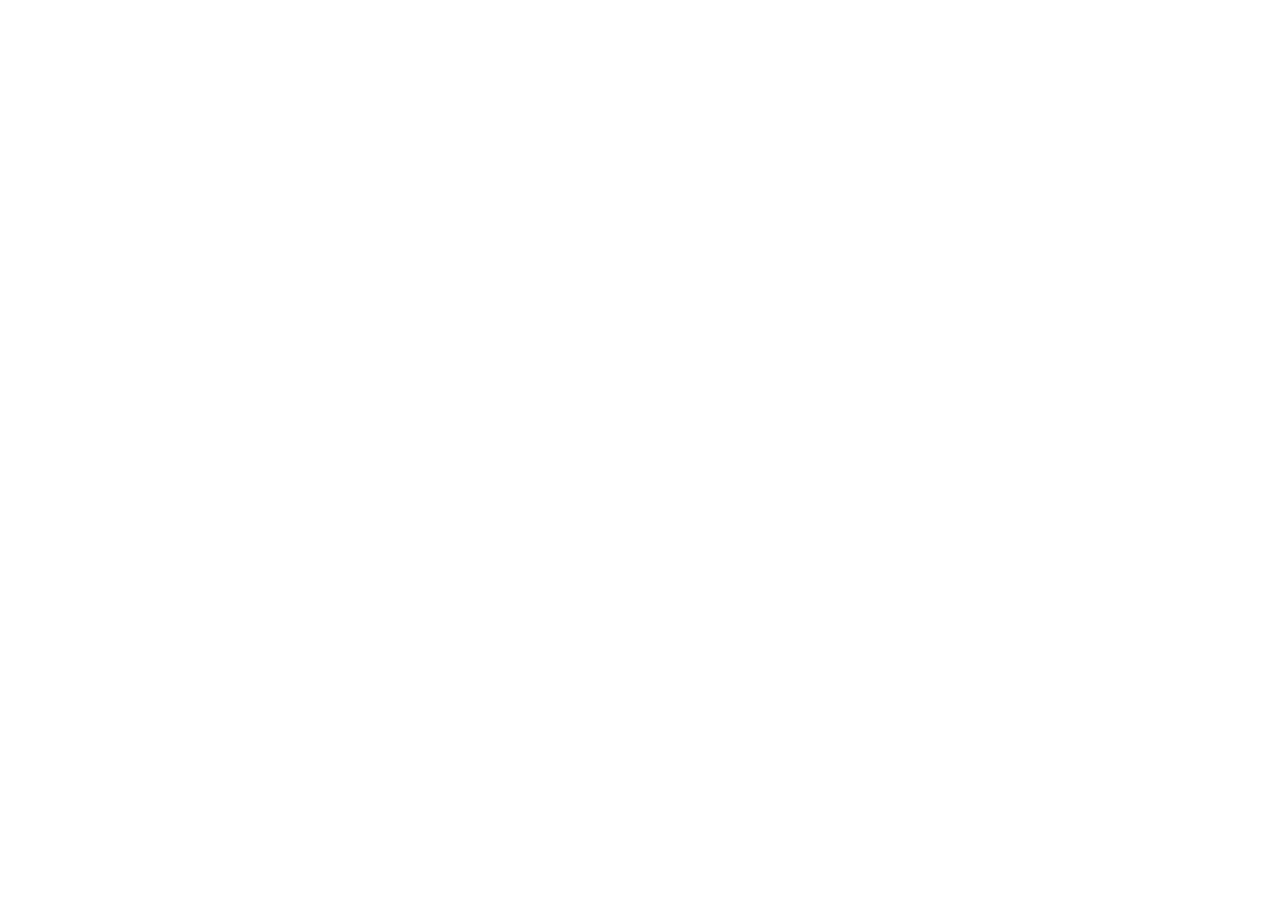
==== 2048.html @ 1a59784c "feat: renewal 2048" ====
<!DOCTYPE html>
<html lang="en">

<head>
  <meta charset="UTF-8">
  <meta http-equiv="X-UA-Compatible" content="IE=edge">
  <meta name="viewport" content="width=device-width, initial-scale=1.0">
  <title>2048</title>

  <link rel="stylesheet" href="./style.css">
</head>

<body>

  <script src="./script.js"></script>
</body>

</html>
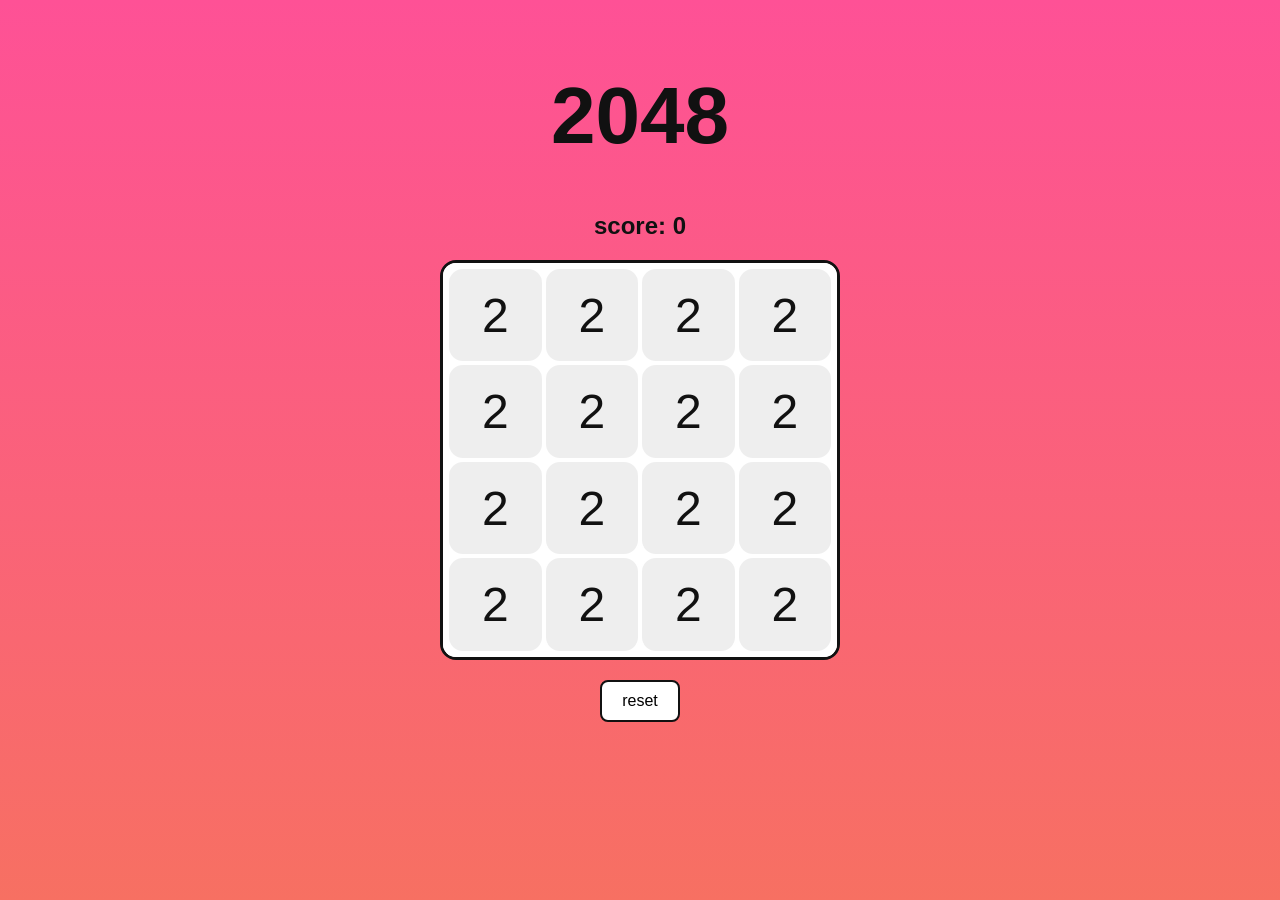
==== commit 9947e677: "design: 2048 step5 layout style" ====
--- a/2048.html
+++ b/2048.html
@@ -10,8 +10,32 @@
   <link rel="stylesheet" href="./style.css">
 </head>
 
-<body>
-
+<body data-theme="c10">
+  <div class="container">
+    <h1>2048</h1>
+    <h2>score: 0</h2>
+    <div id="wrapper">
+      <div class="tile-group">
+        <div class="tile">2</div>
+        <div class="tile">2</div>
+        <div class="tile">2</div>
+        <div class="tile">2</div>
+        <div class="tile">2</div>
+        <div class="tile">2</div>
+        <div class="tile">2</div>
+        <div class="tile">2</div>
+        <div class="tile">2</div>
+        <div class="tile">2</div>
+        <div class="tile">2</div>
+        <div class="tile">2</div>
+        <div class="tile">2</div>
+        <div class="tile">2</div>
+        <div class="tile">2</div>
+        <div class="tile">2</div>
+      </div>
+    </div>
+    <button id="btn_reset">reset</button>
+  </div>
   <script src="./script.js"></script>
 </body>
 
--- a/style.css
+++ b/style.css
@@ -0,0 +1,140 @@
+* {
+  box-sizing: border-box;
+}
+
+body {
+  background: linear-gradient(to top, #fbc2eb 0%, #a6c1ee 100%);
+  color: #111;
+  font-family: Helvetica, sans-serif;
+  margin: 0;
+  padding: 0;
+  text-align: center;
+  transition: background-color 2s ease-in-out;
+  min-height: 100vh;
+}
+
+
+[data-theme="c1"] {
+  background-color:#97807B;
+  background-image: linear-gradient(to top, #96fbc4 0%, #f9f586 100%);
+}
+[data-theme="c2"] {
+  background-color:#9AD3C4;
+  background-image: linear-gradient(120deg, #d4fc79 0%, #96e6a1 100%);
+}
+[data-theme="c3"] {
+  background-color:#D4E7E1;
+  background-image: linear-gradient(to top, #0fd850 0%, #f9f047 100%);
+}
+[data-theme="c4"] {
+  background-color:#F9DFEA;
+  background-image: linear-gradient(120deg, #a6c0fe 0%, #f68084 100%);
+}
+[data-theme="c5"] {
+  background-color:#EB9BB8;
+  background-image: linear-gradient(60deg, #3d3393 0%, #2b76b9 37%, #2cacd1 65%, #35eb93 100%);
+}
+[data-theme="c6"] {
+  background-color:#FFF0E5;
+  background-image: linear-gradient(120deg, #e0c3fc 0%, #8ec5fc 100%);
+}
+[data-theme="c7"] {
+  background-color:#5CB8D0;
+  background-image: linear-gradient(-20deg, #fc6076 0%, #ff9a44 100%);
+}
+[data-theme="c8"] {
+  background-color:#9EEBE0;
+  background-image: linear-gradient(to right, #4facfe 0%, #00f2fe 100%);            
+}
+[data-theme="c9"] {
+  background-color:#F8DCAF;
+  background-image: linear-gradient(45deg, #ee9ca7 0%, #ffdde1 100%);
+}
+[data-theme="c10"] {
+  background-color:#F0A79E;
+  background-image: linear-gradient(to top, #f77062 0%, #fe5196 100%);
+}
+
+
+.container {
+  display: flex;
+  flex-flow: column nowrap;
+  align-items: center;
+  padding-top: 80px;
+  width: 100%;
+}
+
+h1 {
+  text-align: center;
+  font-size: 80px;
+  font-weight: 700;
+  line-height: 0.9;
+  margin: 0 0 40px;
+}
+
+h3 {
+  text-align: center;
+  font-size: 26px;
+  font-weight: 400;
+  line-height: 1.2;
+  margin: 15px 0;
+}
+
+#wrapper {
+  position: relative;
+  background-color: #fff;
+  width: 400px;
+  height: 400px;
+  border-radius: 1rem;
+  border: 3px solid #111;
+  overflow: hidden;
+}
+
+.tile-group {
+  width: 100%;
+  height: 100%;
+  display: grid;
+  grid-template-columns: repeat(4, 1fr);
+  grid-template-rows: repeat(4, 1fr);
+  gap: 0;
+  background-color: transparent;
+  border: 4px solid #fff;
+}
+
+.tile-group > .tile {
+  display: flex;
+  flex-flow: row nowrap;
+  border-radius: 1rem;
+  border: 2px solid #fff;
+  background-color: #eee;
+  font-size: 3rem;
+  justify-content: center;
+  align-items: center;
+}
+
+#btn_reset {
+  display: block;
+  padding: 10px 20px;
+  border: 2px solid #111;
+  background-color: #fff;
+  font-size: 16px;
+  margin: 20px auto;
+  border-radius: .5rem;
+}
+
+#btn_reset:hover {
+  background-color: #fff;
+}
+
+@keyframes scale-up {
+  0% {
+    opacity: 0;
+    transform: scale(.2,.2);
+    transform-origin: 50%;
+  }
+  100% {
+    opacity: 1;
+    transform: scale(1,1);
+    transform-origin: 50%;
+  }
+}
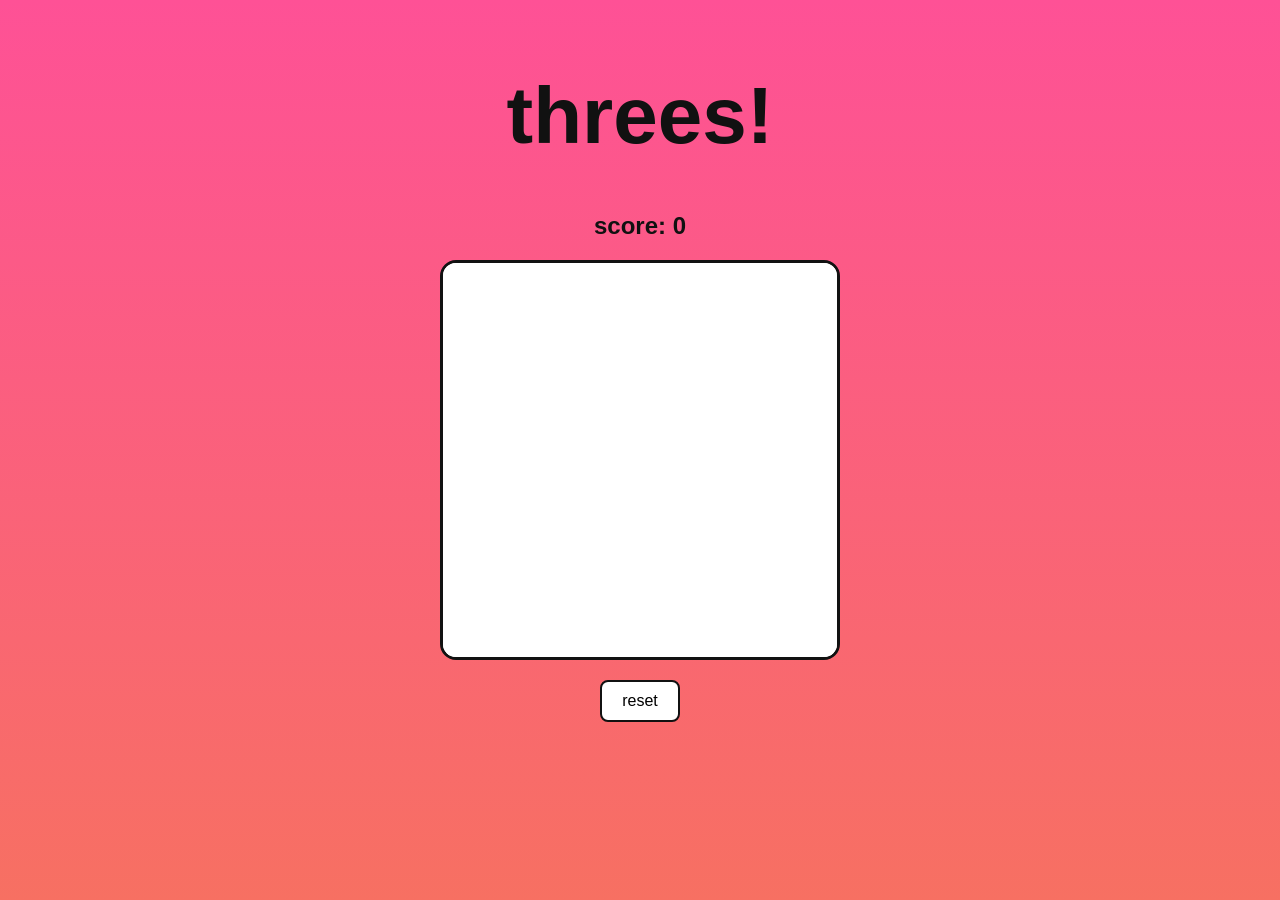
==== commit 43437427: "refactor: board 네이밍 변경" ====
--- a/2048.html
+++ b/2048.html
@@ -5,33 +5,17 @@
   <meta charset="UTF-8">
   <meta http-equiv="X-UA-Compatible" content="IE=edge">
   <meta name="viewport" content="width=device-width, initial-scale=1.0">
-  <title>2048</title>
+  <title>threes!</title>
 
   <link rel="stylesheet" href="./style.css">
 </head>
 
 <body data-theme="c10">
   <div class="container">
-    <h1>2048</h1>
+    <h1>threes!</h1>
     <h2>score: 0</h2>
     <div id="wrapper">
-      <div class="tile-group">
-        <div class="tile">2</div>
-        <div class="tile">2</div>
-        <div class="tile">2</div>
-        <div class="tile">2</div>
-        <div class="tile">2</div>
-        <div class="tile">2</div>
-        <div class="tile">2</div>
-        <div class="tile">2</div>
-        <div class="tile">2</div>
-        <div class="tile">2</div>
-        <div class="tile">2</div>
-        <div class="tile">2</div>
-        <div class="tile">2</div>
-        <div class="tile">2</div>
-        <div class="tile">2</div>
-        <div class="tile">2</div>
+      <div id="board" class="tile-group">
       </div>
     </div>
     <button id="btn_reset">reset</button>
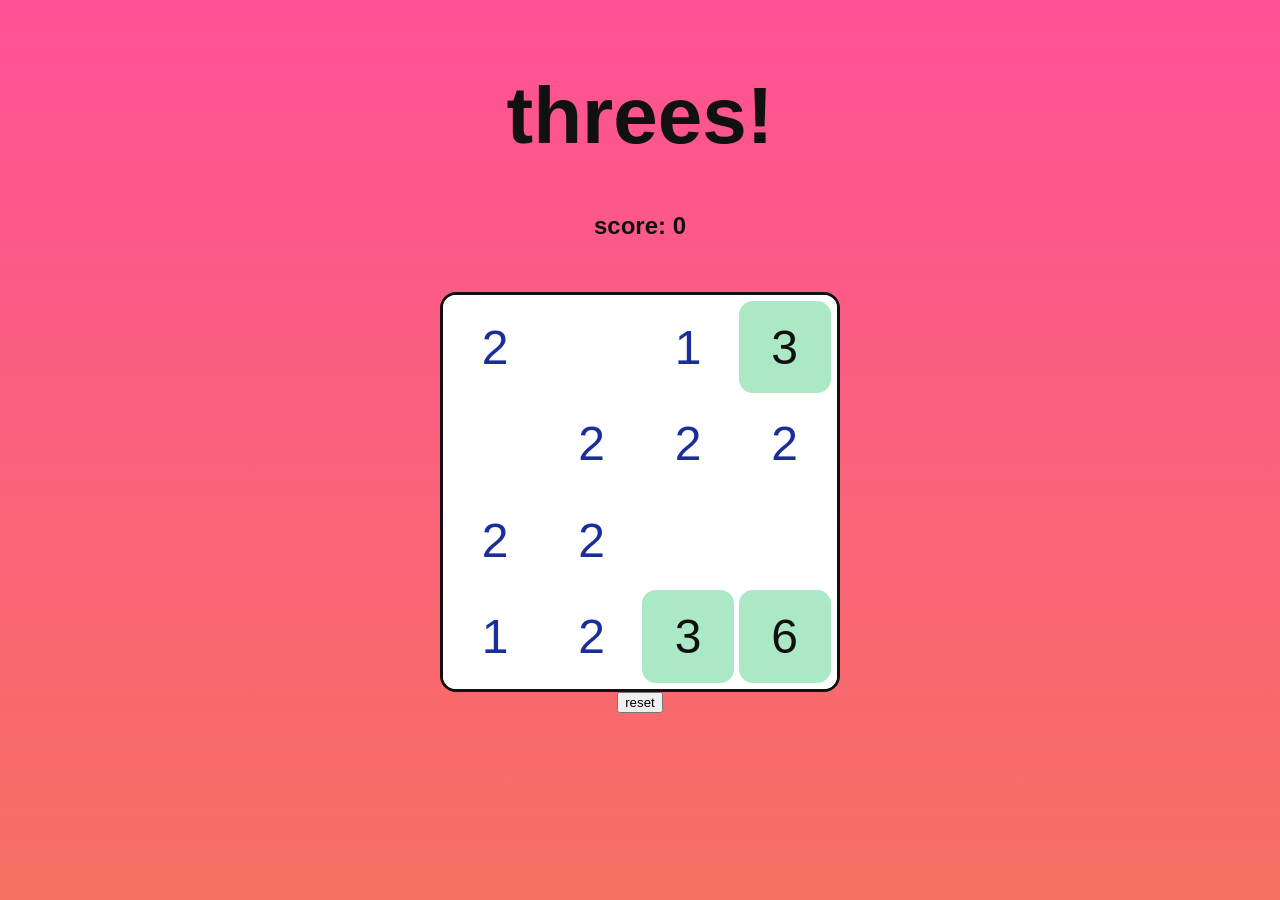
==== commit 4ebeefcd: "feat: reset 버튼, alert 메세지 생성" ====
--- a/2048.html
+++ b/2048.html
@@ -13,12 +13,12 @@
 <body data-theme="c10">
   <div class="container">
     <h1>threes!</h1>
-    <h2>score: 0</h2>
+    <h2>score: <span id="score">0</span></h2>
+    <p id="alertMessage"></p>
     <div id="wrapper">
-      <div id="board" class="tile-group">
-      </div>
+      <div id="board" class="tile-group"></div>
     </div>
-    <button id="btn_reset">reset</button>
+    <button id="btnReset">reset</button>
   </div>
   <script src="./script.js"></script>
 </body>
--- a/style.css
+++ b/style.css
@@ -106,18 +106,53 @@
   flex-flow: row nowrap;
   border-radius: 1rem;
   border: 2px solid #fff;
-  background-color: #eee;
+  background-color: #fff;
   font-size: 3rem;
   justify-content: center;
   align-items: center;
+  width: 96px;
+}
+
+.tile.n1 {background-color: #fff; color: #1b2d9b;}
+.tile.n2 {background-color: #fff; color: #1b2d9b;}
+.tile.n3 {background-color: #abe8c5;}
+.tile.n6 {background-color: #abe8c5;}
+.tile.n12 {background-color: #63cfbe;}
+.tile.n24 {background-color: #63cfbe;}
+.tile.n48 {background-color: #00b5c0;}
+.tile.n96 {background-color: #00b5c0;}
+.tile.n192 {background-color: #0098c6;}
+.tile.n384 {background-color: #0098c6;}
+.tile.n768 {background-color: #007ac7;}
+.tile.n1536 {background-color: #007ac7;}
+.tile.n3072 {background-color: #0057ba;}
+.tile.n6144 {background-color: #0057ba;}
+.tile.n12288 {background-color: #1b2d9b;}
+.tile.n24576 {background-color: #1b2d9b;}
+
+.tile.n192,
+.tile.n384,
+.tile.n768,
+.tile.n1536,
+.tile.n3072,
+.tile.n6144,
+.tile.n12288,
+.tile.n24576 {
+  color: #fff;
+  font-size: 2.3rem;
+}
+
+.tile.n12288,
+.tile.n24576 {
+  font-size: 1.7rem;
 }
 
 #btn_reset {
   display: block;
   padding: 10px 20px;
-  border: 2px solid #111;
+  border: 3px solid #111;
   background-color: #fff;
-  font-size: 16px;
+  font-size: 1rem;
   margin: 20px auto;
   border-radius: .5rem;
 }
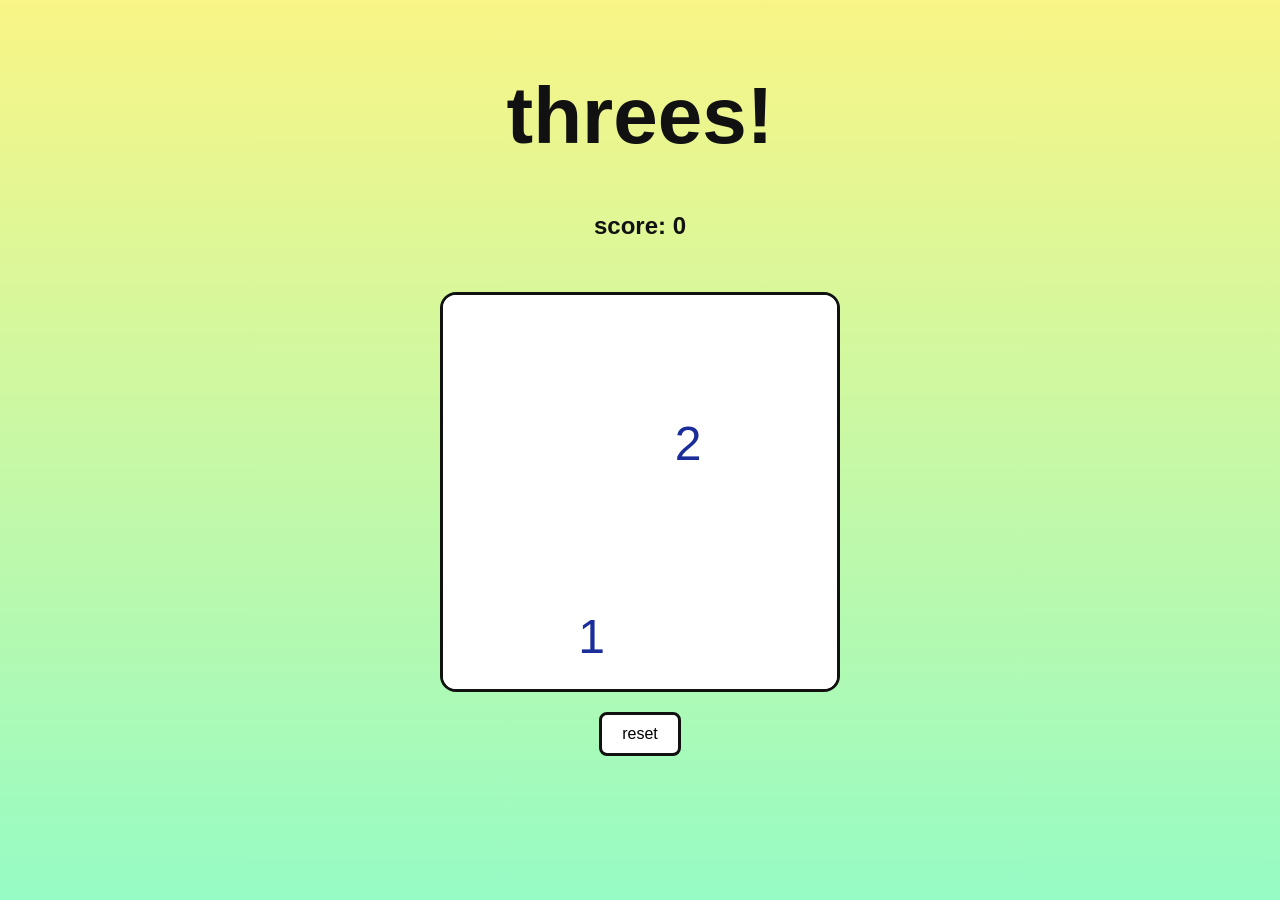
==== commit ceee43b0: "design: bg color 스타일 수정" ====
--- a/2048.html
+++ b/2048.html
@@ -10,7 +10,7 @@
   <link rel="stylesheet" href="./style.css">
 </head>
 
-<body data-theme="c10">
+<body class="c1">
   <div class="container">
     <h1>threes!</h1>
     <h2>score: <span id="score">0</span></h2>
--- a/style.css
+++ b/style.css
@@ -9,52 +9,56 @@
   margin: 0;
   padding: 0;
   text-align: center;
-  transition: background-color 2s ease-in-out;
+  transition: background-color 5s ease-in-out;
   min-height: 100vh;
 }
 
-
-[data-theme="c1"] {
-  background-color:#97807B;
+body.c1 {
+  background-color: #97807b;
   background-image: linear-gradient(to top, #96fbc4 0%, #f9f586 100%);
 }
-[data-theme="c2"] {
-  background-color:#9AD3C4;
+body.c2 {
+  background-color: #9ad3c4;
   background-image: linear-gradient(120deg, #d4fc79 0%, #96e6a1 100%);
 }
-[data-theme="c3"] {
-  background-color:#D4E7E1;
+body.c3 {
+  background-color: #d4e7e1;
   background-image: linear-gradient(to top, #0fd850 0%, #f9f047 100%);
 }
-[data-theme="c4"] {
-  background-color:#F9DFEA;
+body.c4 {
+  background-color: #f9dfea;
   background-image: linear-gradient(120deg, #a6c0fe 0%, #f68084 100%);
 }
-[data-theme="c5"] {
-  background-color:#EB9BB8;
-  background-image: linear-gradient(60deg, #3d3393 0%, #2b76b9 37%, #2cacd1 65%, #35eb93 100%);
-}
-[data-theme="c6"] {
-  background-color:#FFF0E5;
+body.c5 {
+  background-color: #eb9bb8;
+  background-image: linear-gradient(
+    60deg,
+    #3d3393 0%,
+    #2b76b9 37%,
+    #2cacd1 65%,
+    #35eb93 100%
+  );
+}
+body.c6 {
+  background-color: #fff0e5;
   background-image: linear-gradient(120deg, #e0c3fc 0%, #8ec5fc 100%);
 }
-[data-theme="c7"] {
-  background-color:#5CB8D0;
+body.c7 {
+  background-color: #5cb8d0;
   background-image: linear-gradient(-20deg, #fc6076 0%, #ff9a44 100%);
 }
-[data-theme="c8"] {
-  background-color:#9EEBE0;
-  background-image: linear-gradient(to right, #4facfe 0%, #00f2fe 100%);            
-}
-[data-theme="c9"] {
-  background-color:#F8DCAF;
+body.c8 {
+  background-color: #9eebe0;
+  background-image: linear-gradient(to right, #4facfe 0%, #00f2fe 100%);
+}
+body.c9 {
+  background-color: #f8dcaf;
   background-image: linear-gradient(45deg, #ee9ca7 0%, #ffdde1 100%);
 }
-[data-theme="c10"] {
-  background-color:#F0A79E;
+body.c10 {
+  background-color: #f0a79e;
   background-image: linear-gradient(to top, #f77062 0%, #fe5196 100%);
 }
-
 
 .container {
   display: flex;
@@ -113,63 +117,84 @@
   width: 96px;
 }
 
-.tile.n1 {background-color: #fff; color: #1b2d9b;}
-.tile.n2 {background-color: #fff; color: #1b2d9b;}
-.tile.n3 {background-color: #abe8c5;}
-.tile.n6 {background-color: #abe8c5;}
-.tile.n12 {background-color: #63cfbe;}
-.tile.n24 {background-color: #63cfbe;}
-.tile.n48 {background-color: #00b5c0;}
-.tile.n96 {background-color: #00b5c0;}
-.tile.n192 {background-color: #0098c6;}
-.tile.n384 {background-color: #0098c6;}
-.tile.n768 {background-color: #007ac7;}
-.tile.n1536 {background-color: #007ac7;}
-.tile.n3072 {background-color: #0057ba;}
-.tile.n6144 {background-color: #0057ba;}
-.tile.n12288 {background-color: #1b2d9b;}
-.tile.n24576 {background-color: #1b2d9b;}
+.tile.n1 {
+  background-color: #fff;
+  color: #1b2d9b;
+}
+.tile.n2 {
+  background-color: #fff;
+  color: #1b2d9b;
+}
+.tile.n3 {
+  background-color: #abe8c5;
+}
+.tile.n6 {
+  background-color: #abe8c5;
+}
+.tile.n12 {
+  background-color: #63cfbe;
+}
+.tile.n24 {
+  background-color: #63cfbe;
+}
+.tile.n48 {
+  background-color: #00b5c0;
+}
+.tile.n96 {
+  background-color: #00b5c0;
+}
+.tile.n192 {
+  background-color: #0098c6;
+}
+.tile.n384 {
+  background-color: #0098c6;
+}
+.tile.n768 {
+  background-color: #007ac7;
+}
+.tile.n1536 {
+  background-color: #007ac7;
+}
+.tile.n3072 {
+  background-color: #0057ba;
+}
+.tile.n6144 {
+  background-color: #1b2d9b;
+}
 
 .tile.n192,
 .tile.n384,
 .tile.n768,
 .tile.n1536,
 .tile.n3072,
-.tile.n6144,
-.tile.n12288,
-.tile.n24576 {
+.tile.n6144 {
   color: #fff;
   font-size: 2.3rem;
 }
 
-.tile.n12288,
-.tile.n24576 {
-  font-size: 1.7rem;
-}
-
-#btn_reset {
+#btnReset {
   display: block;
   padding: 10px 20px;
   border: 3px solid #111;
   background-color: #fff;
   font-size: 1rem;
   margin: 20px auto;
-  border-radius: .5rem;
-}
-
-#btn_reset:hover {
+  border-radius: 0.5rem;
+}
+
+#btnReset:hover {
   background-color: #fff;
 }
 
 @keyframes scale-up {
   0% {
     opacity: 0;
-    transform: scale(.2,.2);
+    transform: scale(0.2, 0.2);
     transform-origin: 50%;
   }
   100% {
     opacity: 1;
-    transform: scale(1,1);
+    transform: scale(1, 1);
     transform-origin: 50%;
   }
-}+}
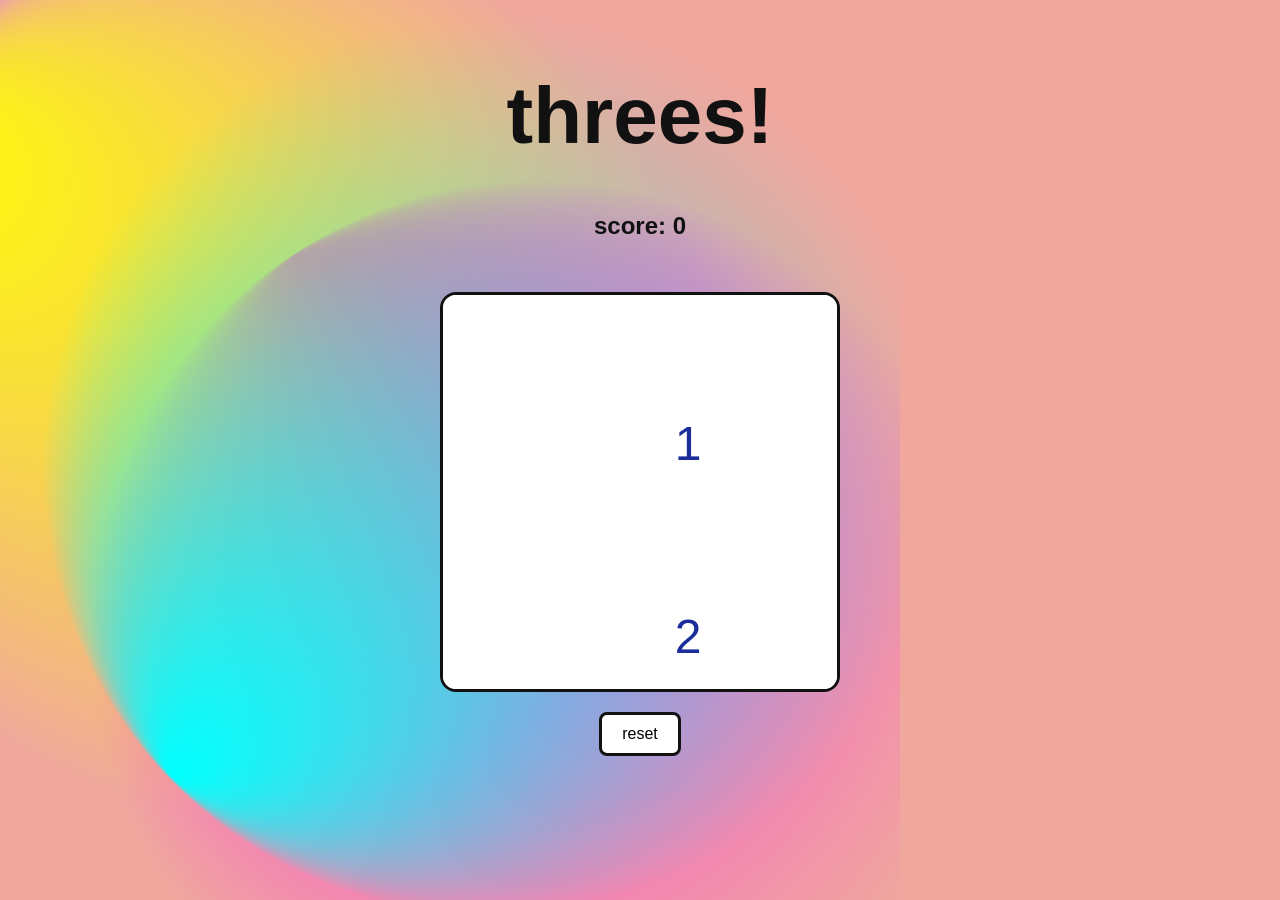
==== commit 3f2a260e: "feat: gradient bg 애니메이션 추가" ====
--- a/2048.html
+++ b/2048.html
@@ -10,7 +10,7 @@
   <link rel="stylesheet" href="./style.css">
 </head>
 
-<body class="c1">
+<body>
   <div class="container">
     <h1>threes!</h1>
     <h2>score: <span id="score">0</span></h2>
@@ -20,6 +20,65 @@
     </div>
     <button id="btnReset">reset</button>
   </div>
+  <div class="background">
+    <div class="bg-wrap">
+      <svg viewBox="0 0 100 100" preserveAspectRatio="xMidYMid slice">
+        <defs>
+          <radialGradient id="Gradient1" cx="50%" cy="50%" fx="0.441602%" fy="50%" r=".5">
+            <animate attributeName="fx" dur="34s" values="0%;3%;0%" repeatCount="indefinite"></animate>
+            <stop offset="0%" stop-color="rgba(255, 0, 255, 1)"></stop>
+            <stop offset="100%" stop-color="rgba(255, 0, 255, 0)"></stop>
+          </radialGradient>
+          <radialGradient id="Gradient2" cx="50%" cy="50%" fx="2.68147%" fy="50%" r=".5">
+            <animate attributeName="fx" dur="23.5s" values="0%;3%;0%" repeatCount="indefinite"></animate>
+            <stop offset="0%" stop-color="rgba(255, 255, 0, 1)"></stop>
+            <stop offset="100%" stop-color="rgba(255, 255, 0, 0)"></stop>
+          </radialGradient>
+          <radialGradient id="Gradient3" cx="50%" cy="50%" fx="0.836536%" fy="50%" r=".5">
+            <animate attributeName="fx" dur="21.5s" values="0%;3%;0%" repeatCount="indefinite"></animate>
+            <stop offset="0%" stop-color="rgba(0, 255, 255, 1)"></stop>
+            <stop offset="100%" stop-color="rgba(0, 255, 255, 0)"></stop>
+          </radialGradient>
+          <radialGradient id="Gradient4" cx="50%" cy="50%" fx="4.56417%" fy="50%" r=".5">
+            <animate attributeName="fx" dur="23s" values="0%;5%;0%" repeatCount="indefinite"></animate>
+            <stop offset="0%" stop-color="rgba(0, 255, 0, 1)"></stop>
+            <stop offset="100%" stop-color="rgba(0, 255, 0, 0)"></stop>
+          </radialGradient>
+          <radialGradient id="Gradient5" cx="50%" cy="50%" fx="2.65405%" fy="50%" r=".5">
+            <animate attributeName="fx" dur="24.5s" values="0%;5%;0%" repeatCount="indefinite"></animate>
+            <stop offset="0%" stop-color="rgba(0,0,255, 1)"></stop>
+            <stop offset="100%" stop-color="rgba(0,0,255, 0)"></stop>
+          </radialGradient>
+          <radialGradient id="Gradient6" cx="50%" cy="50%" fx="0.981338%" fy="50%" r=".5">
+            <animate attributeName="fx" dur="25.5s" values="0%;5%;0%" repeatCount="indefinite"></animate>
+            <stop offset="0%" stop-color="rgba(255,0,0, 1)"></stop>
+            <stop offset="100%" stop-color="rgba(255,0,0, 0)"></stop>
+          </radialGradient>
+        </defs>
+        <rect x="13.744%" y="1.18473%" width="100%" height="100%" fill="url(#Gradient1)"
+          transform="rotate(334.41 50 50)">
+          <animate attributeName="x" dur="20s" values="25%;0%;25%" repeatCount="indefinite"></animate>
+          <animate attributeName="y" dur="21s" values="0%;25%;0%" repeatCount="indefinite"></animate>
+          <animateTransform attributeName="transform" type="rotate" from="0 50 50" to="360 50 50" dur="7s"
+            repeatCount="indefinite"></animateTransform>
+        </rect>
+        <rect x="-2.17916%" y="35.4267%" width="100%" height="100%" fill="url(#Gradient2)"
+          transform="rotate(255.072 50 50)">
+          <animate attributeName="x" dur="23s" values="-25%;0%;-25%" repeatCount="indefinite"></animate>
+          <animate attributeName="y" dur="24s" values="0%;50%;0%" repeatCount="indefinite"></animate>
+          <animateTransform attributeName="transform" type="rotate" from="0 50 50" to="360 50 50" dur="12s"
+            repeatCount="indefinite"></animateTransform>
+        </rect>
+        <rect x="9.00483%" y="14.5733%" width="100%" height="100%" fill="url(#Gradient3)"
+          transform="rotate(139.903 50 50)">
+          <animate attributeName="x" dur="25s" values="0%;25%;0%" repeatCount="indefinite"></animate>
+          <animate attributeName="y" dur="12s" values="0%;25%;0%" repeatCount="indefinite"></animate>
+          <animateTransform attributeName="transform" type="rotate" from="360 50 50" to="0 50 50" dur="9s"
+            repeatCount="indefinite"></animateTransform>
+        </rect>
+      </svg>
+    </div>
+  </div>
   <script src="./script.js"></script>
 </body>
 
--- a/style.css
+++ b/style.css
@@ -3,61 +3,13 @@
 }
 
 body {
-  background: linear-gradient(to top, #fbc2eb 0%, #a6c1ee 100%);
+  position: relative;
+  margin: 0;
+  padding: 0;
+  min-height: 100vh;
   color: #111;
   font-family: Helvetica, sans-serif;
-  margin: 0;
-  padding: 0;
   text-align: center;
-  transition: background-color 5s ease-in-out;
-  min-height: 100vh;
-}
-
-body.c1 {
-  background-color: #97807b;
-  background-image: linear-gradient(to top, #96fbc4 0%, #f9f586 100%);
-}
-body.c2 {
-  background-color: #9ad3c4;
-  background-image: linear-gradient(120deg, #d4fc79 0%, #96e6a1 100%);
-}
-body.c3 {
-  background-color: #d4e7e1;
-  background-image: linear-gradient(to top, #0fd850 0%, #f9f047 100%);
-}
-body.c4 {
-  background-color: #f9dfea;
-  background-image: linear-gradient(120deg, #a6c0fe 0%, #f68084 100%);
-}
-body.c5 {
-  background-color: #eb9bb8;
-  background-image: linear-gradient(
-    60deg,
-    #3d3393 0%,
-    #2b76b9 37%,
-    #2cacd1 65%,
-    #35eb93 100%
-  );
-}
-body.c6 {
-  background-color: #fff0e5;
-  background-image: linear-gradient(120deg, #e0c3fc 0%, #8ec5fc 100%);
-}
-body.c7 {
-  background-color: #5cb8d0;
-  background-image: linear-gradient(-20deg, #fc6076 0%, #ff9a44 100%);
-}
-body.c8 {
-  background-color: #9eebe0;
-  background-image: linear-gradient(to right, #4facfe 0%, #00f2fe 100%);
-}
-body.c9 {
-  background-color: #f8dcaf;
-  background-image: linear-gradient(45deg, #ee9ca7 0%, #ffdde1 100%);
-}
-body.c10 {
-  background-color: #f0a79e;
-  background-image: linear-gradient(to top, #f77062 0%, #fe5196 100%);
 }
 
 .container {
@@ -186,15 +138,64 @@
   background-color: #fff;
 }
 
-@keyframes scale-up {
+.background {
+  position: absolute;
+  top: 0;
+  left: 0;
+  right: 0;
+  bottom: 0;
+  width: 100%;
+  height: 100%;
+  background-color: #f0a79e;
+  animation: bgColor 100s infinite ease-in-out;
+  z-index: -1;
+}
+
+@keyframes bgColor {
   0% {
-    opacity: 0;
-    transform: scale(0.2, 0.2);
-    transform-origin: 50%;
-  }
-  100% {
-    opacity: 1;
-    transform: scale(1, 1);
-    transform-origin: 50%;
-  }
-}
+    background-image: linear-gradient(to top, #96fbc4 0%, #f9f586 100%);
+  }
+  10% {
+    background-image: linear-gradient(120deg, #d4fc79 0%, #96e6a1 100%);
+  }
+  20% {
+    background-image: linear-gradient(to top, #0fd850 0%, #f9f047 100%);
+  }
+  30% {
+    background-image: linear-gradient(120deg, #a6c0fe 0%, #f68084 100%);
+  }
+  40% {
+    background-image: linear-gradient(
+      60deg,
+      #3d3393 0%,
+      #2b76b9 37%,
+      #2cacd1 65%,
+      #35eb93 100%
+    );
+  }
+  50% {
+    background-image: linear-gradient(120deg, #e0c3fc 0%, #8ec5fc 100%);
+  }
+  60% {
+    background-image: linear-gradient(-20deg, #fc6076 0%, #ff9a44 100%);
+  }
+  70% {
+    background-image: linear-gradient(to right, #4facfe 0%, #00f2fe 100%);
+  }
+  80% {
+    background-image: linear-gradient(45deg, #ee9ca7 0%, #ffdde1 100%);
+  }
+  90% {
+    background-image: linear-gradient(to top, #f77062 0%, #fe5196 100%);
+  }
+}
+
+.bg-wrap {
+  height: 100vh;
+  overflow: hidden;
+}
+
+.bg-wrap svg {
+  display: block;
+  height: 100vh;
+}
